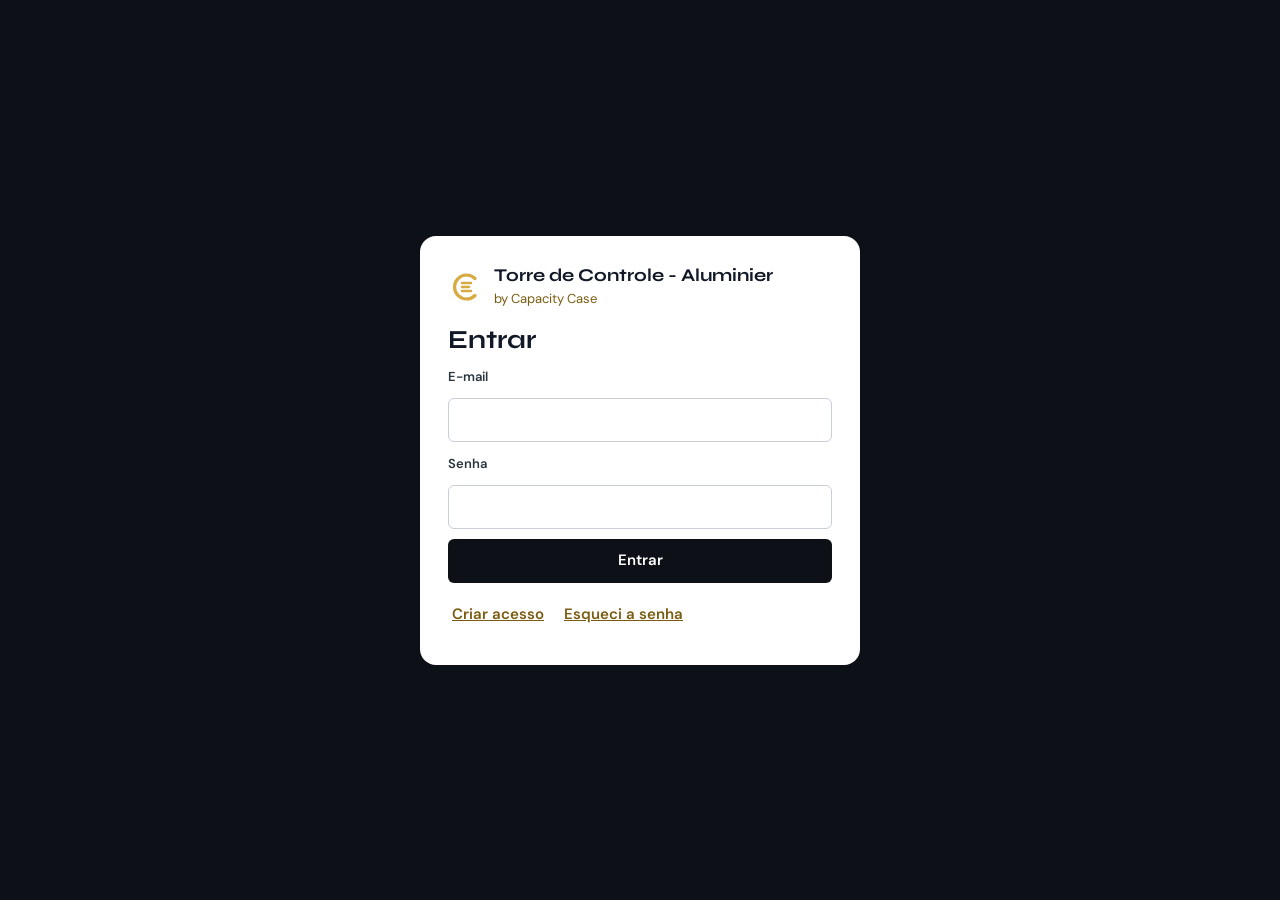
==== aluminier/index.html @ 85c21349 "Publica a Torre de Controle - Aluminier em /aluminier (primeira versão, 18/11/2026) Co-Authored-By: " ====
<!doctype html>
<html lang="pt-BR">
<head>
<meta charset="utf-8">
<meta name="viewport" content="width=device-width, initial-scale=1">
<title>Torre de Controle - Aluminier</title>
<meta name="robots" content="noindex">
<link rel="preconnect" href="https://fonts.googleapis.com">
<link rel="stylesheet" href="https://fonts.googleapis.com/css2?family=Syne:wght@600;700;800&family=DM+Sans:opsz,wght@9..40,400;9..40,500;9..40,600&family=JetBrains+Mono:wght@500&display=swap">
<link rel="stylesheet" href="./estilo.css?v=20261118170900">
<script src="./vendor/supabase.js?v=20261118170900"></script>
</head>
<body>
<div id="app"><div class="centro">Carregando…</div></div>
<noscript>Este sistema precisa de JavaScript ligado.</noscript>
<script type="module" src="./app.js?v=20261118170900"></script>
</body>
</html>
---- aluminier/estilo.css ----
/* Torre de Controle - Aluminier · design system Capacity Case (navy, dourado, Syne + DM Sans). Sem largura máxima: ocupa a tela toda. */
:root { --navy: #0d1117; --gold: #9c7518; --gold-light: #d7aa42; --gold-ink: #7a5b10; --gold-soft: #f6ebd2; --page: #f6f6f3; --surface: #ffffff; --line: #e4e6e2; --line-strong: #c9cfd8; --ink: #111827; --text: #2a3540; --muted: #5d6871; --danger: #b3382c; }
* { box-sizing: border-box; }
body { margin: 0; background: var(--page); color: var(--text); font-family: 'DM Sans', 'Segoe UI', Roboto, sans-serif; font-size: 15px; line-height: 23px; }
a { color: var(--gold-ink); } a:hover { color: var(--gold); }
input, select, textarea, button { font: inherit; }
input:focus-visible, select:focus-visible, textarea:focus-visible, button:focus-visible, a:focus-visible, summary:focus-visible { outline: 2px solid var(--gold); outline-offset: 2px; }
.num { font-variant-numeric: tabular-nums; }
table { border-collapse: collapse; width: 100%; }
th { font-size: 12px; font-weight: 600; letter-spacing: .06em; text-transform: uppercase; color: var(--muted); text-align: left; padding: 10px 12px; background: #eceee9; white-space: nowrap; }
td { padding: 10px 12px; border-top: 1px solid var(--line); font-size: 14px; color: var(--text); white-space: nowrap; }
td.r, th.r { text-align: right; }

.centro { min-height: 60vh; display: flex; flex-direction: column; gap: 12px; align-items: center; justify-content: center; padding: 28px; text-align: center; color: var(--muted); }
.btn { height: 44px; padding: 0 22px; border: 0; border-radius: 6px; background: var(--navy); color: #fff; font-weight: 600; cursor: pointer; position: relative; }
.btn[disabled] { opacity: .6; cursor: default; }
.link { border: 0; background: none; padding: 8px 4px; min-height: 44px; color: var(--gold-ink); font-weight: 600; cursor: pointer; text-decoration: underline; }
.cartao { background: var(--surface); border: 1px solid var(--line); border-radius: 12px; padding: 20px; }
.h2 { font-family: Syne, Arial, sans-serif; font-size: 17px; margin: 0 0 8px; color: var(--ink); }
.ajuda { margin: 0 0 12px; color: var(--muted); font-size: 14px; }
.vis { position: absolute; left: -9999px; }
select { height: 40px; padding: 0 8px; border: 1px solid var(--line-strong); border-radius: 6px; background: #fff; color: var(--ink); }

/* faixa de versão nova: nunca recarrega sozinho */
.faixa-versao { position: sticky; top: 0; z-index: 20; display: flex; flex-wrap: wrap; gap: 12px; align-items: center; justify-content: center; padding: 10px 16px; background: var(--gold-soft); color: var(--ink); font-weight: 600; border-bottom: 1px solid var(--gold); }
.faixa-versao button { height: 44px; padding: 0 18px; border: 0; border-radius: 6px; background: var(--navy); color: #fff; font-weight: 600; cursor: pointer; }

.rodape { display: flex; flex-wrap: wrap; gap: 8px 16px; align-items: center; justify-content: space-between; padding: 12px 28px 90px; color: var(--muted); font-size: 13px; }

.sug { border-top: 1px solid var(--line); padding: 12px 0; display: flex; flex-direction: column; gap: 6px; }
.sug .resposta { background: #e3ecf5; color: #1b2a3a; border-radius: 6px; padding: 8px 10px; }
.sug .linha { display: flex; flex-wrap: wrap; gap: 8px; align-items: center; }
.sug .linha input { flex: 1 1 260px; height: 40px; padding: 0 10px; border: 1px solid var(--line-strong); border-radius: 6px; }

.modal { position: fixed; inset: 0; background: rgba(13, 17, 23, .55); display: flex; align-items: center; justify-content: center; padding: 16px; z-index: 30; }
.modal-caixa { background: #fff; border-radius: 16px; padding: 24px; width: min(560px, 100%); }
.modal-caixa h2 { font-family: Syne, Arial, sans-serif; margin: 0 0 8px; color: var(--ink); }
.modal-caixa h3 { margin: 12px 0 4px; font-size: 15px; }

.login { min-height: 100vh; display: flex; align-items: center; justify-content: center; padding: 16px; background: var(--navy); }
.login-caixa { background: #fff; border-radius: 16px; padding: 28px; width: min(440px, 100%); display: flex; flex-direction: column; gap: 10px; }
.login-caixa h1 { font-family: Syne, Arial, sans-serif; font-size: 26px; margin: 8px 0 4px; color: var(--ink); }
.login-caixa label { font-size: 13px; font-weight: 600; }
.login-caixa input { height: 44px; padding: 0 12px; border: 1px solid var(--line-strong); border-radius: 6px; font-size: 15px; }
.login-caixa .msg { margin: 0; background: var(--gold-soft); border-radius: 6px; padding: 8px 10px; color: var(--ink); }
.login-caixa .links { display: flex; flex-wrap: wrap; gap: 4px 12px; }
.marca { display: flex; gap: 12px; align-items: center; }
.marca-nome { font-family: Syne, Arial, sans-serif; font-weight: 700; font-size: 18px; color: var(--ink); }
.marca-sub { font-size: 13px; color: var(--gold-ink); }
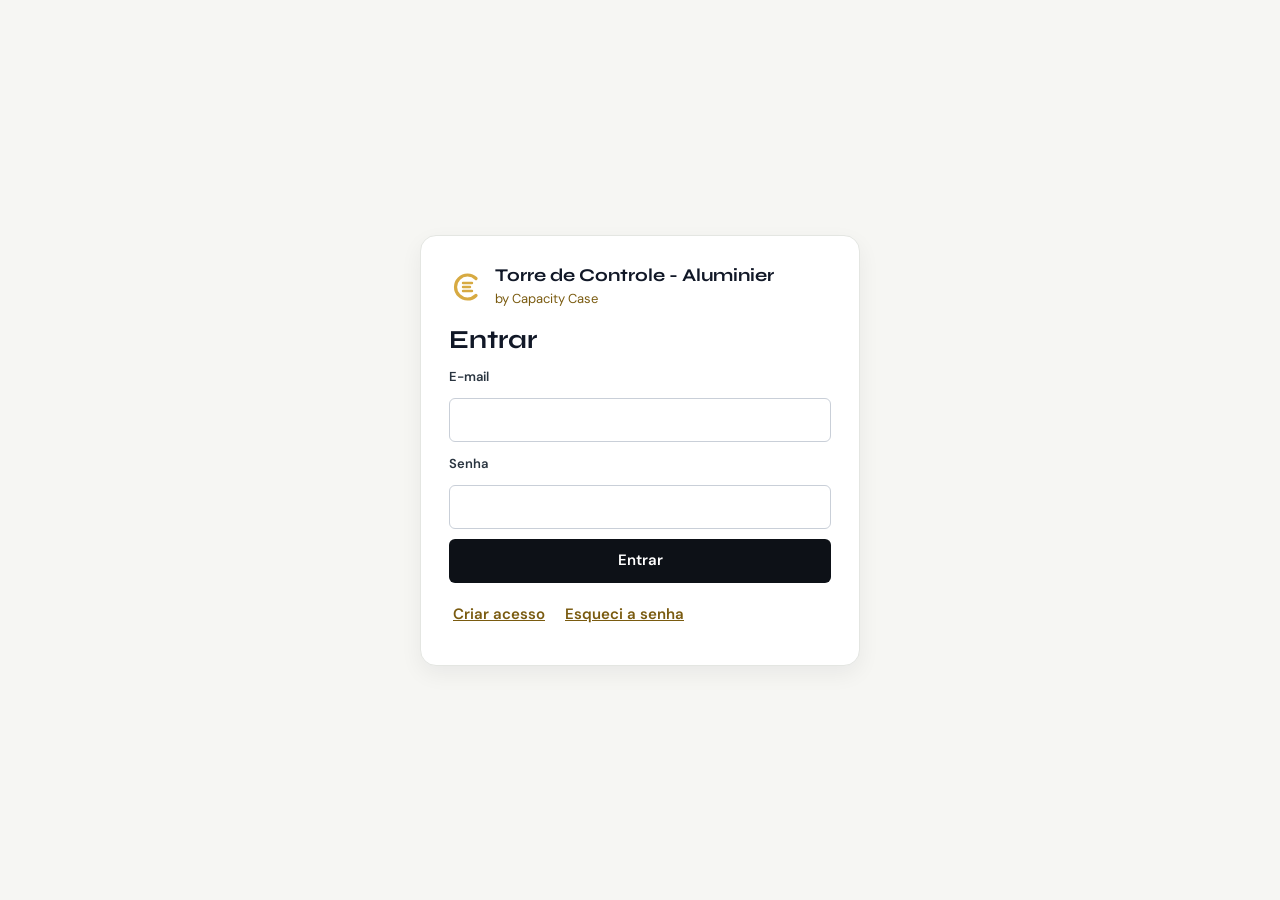
==== commit 98109e6a: "Aluminier: correções do Conselho de 21/11 Co-Authored-By: Claude Opus 5.5 <noreply@anthropic.com>" ====
--- a/aluminier/index.html
+++ b/aluminier/index.html
@@ -7,12 +7,12 @@
 <meta name="robots" content="noindex">
 <link rel="preconnect" href="https://fonts.googleapis.com">
 <link rel="stylesheet" href="https://fonts.googleapis.com/css2?family=Syne:wght@600;700;800&family=DM+Sans:opsz,wght@9..40,400;9..40,500;9..40,600&family=JetBrains+Mono:wght@500&display=swap">
-<link rel="stylesheet" href="./estilo.css?v=20261118170900">
-<script src="./vendor/supabase.js?v=20261118170900"></script>
+<link rel="stylesheet" href="./estilo.css?v=20261121165031">
+<script src="./vendor/supabase.js?v=20261121165031"></script>
 </head>
 <body>
 <div id="app"><div class="centro">Carregando…</div></div>
 <noscript>Este sistema precisa de JavaScript ligado.</noscript>
-<script type="module" src="./app.js?v=20261118170900"></script>
+<script type="module" src="./app.js?v=20261121165031"></script>
 </body>
 </html>
--- a/aluminier/estilo.css
+++ b/aluminier/estilo.css
@@ -8,7 +8,11 @@
 .num { font-variant-numeric: tabular-nums; }
 table { border-collapse: collapse; width: 100%; }
 th { font-size: 12px; font-weight: 600; letter-spacing: .06em; text-transform: uppercase; color: var(--muted); text-align: left; padding: 10px 12px; background: #eceee9; white-space: nowrap; }
-td { padding: 10px 12px; border-top: 1px solid var(--line); font-size: 14px; color: var(--text); white-space: nowrap; }
+td { padding: 10px 12px; border-top: 1px solid var(--line); font-size: 15px; color: var(--text); white-space: nowrap; }
+/* celular: margens de 16 px (as telas vêm com 28 px escritos na linha) */
+@media (max-width: 600px) { .raiz header, .raiz nav, .raiz main, .raiz > div { padding-left: 16px !important; padding-right: 16px !important; } section.cartao { margin-left: 16px !important; margin-right: 16px !important; } }
+.btn-borda { height: 44px; padding: 0 18px; border: 1px solid var(--line-strong); border-radius: 6px; background: #fff; color: var(--text); font-weight: 600; cursor: pointer; }
+.selo { background: #e3ecf5; color: #2f5d8a; border-radius: 6px; padding: 2px 8px; font-size: 12px; font-weight: 600; }
 td.r, th.r { text-align: right; }
 
 .centro { min-height: 60vh; display: flex; flex-direction: column; gap: 12px; align-items: center; justify-content: center; padding: 28px; text-align: center; color: var(--muted); }
@@ -19,7 +23,7 @@
 .h2 { font-family: Syne, Arial, sans-serif; font-size: 17px; margin: 0 0 8px; color: var(--ink); }
 .ajuda { margin: 0 0 12px; color: var(--muted); font-size: 14px; }
 .vis { position: absolute; left: -9999px; }
-select { height: 40px; padding: 0 8px; border: 1px solid var(--line-strong); border-radius: 6px; background: #fff; color: var(--ink); }
+select { height: 44px; padding: 0 8px; border: 1px solid var(--line-strong); border-radius: 6px; background: #fff; color: var(--ink); }
 
 /* faixa de versão nova: nunca recarrega sozinho */
 .faixa-versao { position: sticky; top: 0; z-index: 20; display: flex; flex-wrap: wrap; gap: 12px; align-items: center; justify-content: center; padding: 10px 16px; background: var(--gold-soft); color: var(--ink); font-weight: 600; border-bottom: 1px solid var(--gold); }
@@ -30,14 +34,15 @@
 .sug { border-top: 1px solid var(--line); padding: 12px 0; display: flex; flex-direction: column; gap: 6px; }
 .sug .resposta { background: #e3ecf5; color: #1b2a3a; border-radius: 6px; padding: 8px 10px; }
 .sug .linha { display: flex; flex-wrap: wrap; gap: 8px; align-items: center; }
-.sug .linha input { flex: 1 1 260px; height: 40px; padding: 0 10px; border: 1px solid var(--line-strong); border-radius: 6px; }
+.sug .linha input { flex: 1 1 260px; height: 44px; padding: 0 10px; border: 1px solid var(--line-strong); border-radius: 6px; }
 
 .modal { position: fixed; inset: 0; background: rgba(13, 17, 23, .55); display: flex; align-items: center; justify-content: center; padding: 16px; z-index: 30; }
 .modal-caixa { background: #fff; border-radius: 16px; padding: 24px; width: min(560px, 100%); }
 .modal-caixa h2 { font-family: Syne, Arial, sans-serif; margin: 0 0 8px; color: var(--ink); }
 .modal-caixa h3 { margin: 12px 0 4px; font-size: 15px; }
 
-.login { min-height: 100vh; display: flex; align-items: center; justify-content: center; padding: 16px; background: var(--navy); }
+.login { min-height: 100vh; display: flex; align-items: center; justify-content: center; padding: 16px; background: var(--page); }
+.login-caixa { border: 1px solid var(--line); box-shadow: 0 8px 22px rgba(17, 24, 39, .06); }
 .login-caixa { background: #fff; border-radius: 16px; padding: 28px; width: min(440px, 100%); display: flex; flex-direction: column; gap: 10px; }
 .login-caixa h1 { font-family: Syne, Arial, sans-serif; font-size: 26px; margin: 8px 0 4px; color: var(--ink); }
 .login-caixa label { font-size: 13px; font-weight: 600; }
